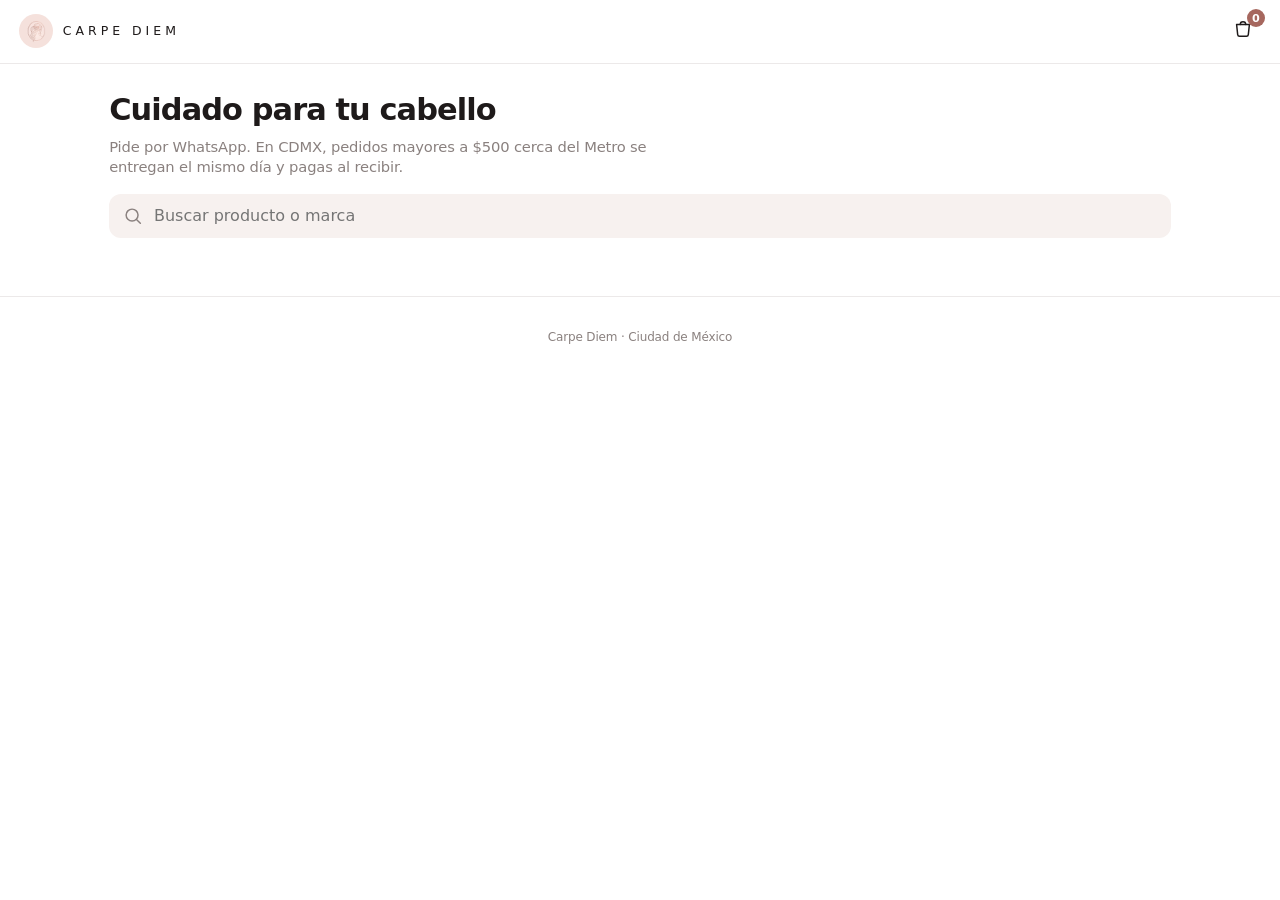
==== tienda.html @ 317faa98 "Lectura IA más rápida (foto 768px/0.7, base64 nativo, thinking mínimo, timeouts 20 s, indicador) y p" ====
<!doctype html>
<html lang="es-MX">
<head>
  <meta charset="utf-8">
  <meta name="viewport" content="width=device-width,initial-scale=1,viewport-fit=cover">
  <title>Carpe Diem · Tienda</title>
  <meta name="description" content="Productos para el cabello. Pide por WhatsApp; entrega el mismo día en CDMX.">
  <meta name="theme-color" content="#ffffff">
  <link rel="icon" href="/icons/icon-192.png">
  <link rel="preconnect" href="https://epmrlnbojacmmtkekqgh.supabase.co" crossorigin>
  <link rel="stylesheet" href="/tienda.css">
</head>
<body>
  <header class="t-barra">
    <a class="t-logo" href="/tienda.html"><img src="/icons/icon-192.png" alt=""><span>CARPE DIEM</span></a>
    <button id="t-abrir-carrito" class="t-carrito-btn" aria-label="Carrito">
      <svg viewBox="0 0 24 24"><path d="M5 7h14l-1.2 11.2a2 2 0 0 1-2 1.8H8.2a2 2 0 0 1-2-1.8L5 7Z"/><path d="M9 7a3 3 0 0 1 6 0"/></svg>
      <b id="t-cuenta" hidden>0</b>
    </button>
  </header>
  <div id="t-aviso" class="t-aviso" hidden></div>
  <section class="t-hero">
    <h1>Cuidado para tu cabello</h1>
    <p>Pide por WhatsApp. En CDMX, pedidos mayores a $500 cerca del Metro se entregan el mismo día y pagas al recibir.</p>
    <label class="t-buscar"><svg viewBox="0 0 24 24"><circle cx="11" cy="11" r="6.5"/><path d="m20 20-4.2-4.2"/></svg>
      <input id="t-q" type="search" placeholder="Buscar producto o marca" autocomplete="off"></label>
  </section>
  <main id="t-lista" class="t-lista" aria-live="polite"></main>
  <p id="t-vacio" class="t-vacio" hidden>Muy pronto verás aquí nuestros productos.</p>

  <aside id="t-carrito" class="t-hoja" hidden>
    <div class="t-hoja-caja">
      <div class="t-hoja-cab"><h2>Tu pedido</h2><button id="t-cerrar" aria-label="Cerrar">Cerrar</button></div>
      <ul id="t-items"></ul>
      <div class="t-total"><span>Total</span><b id="t-total">$0</b></div>
      <p class="t-nota" id="t-nota-envio"></p>
      <button id="t-whatsapp" class="t-principal">Pedir por WhatsApp</button>
    </div>
  </aside>
  <footer class="t-pie">Carpe Diem · Ciudad de México</footer>
  <script type="module" src="/tienda.js"></script>
</body>
</html>
---- tienda.css ----
/* Carpe Diem · Tienda — blanco, sobrio, rosa dorado */
:root{--texto:#1e1a1a;--gris:#8a817f;--sep:rgba(70,45,40,.10);--acento:#a6675e;--suave:#f7f1ef}
*{box-sizing:border-box;-webkit-tap-highlight-color:transparent}
body{margin:0;background:#fff;color:var(--texto);font-family:-apple-system,BlinkMacSystemFont,"SF Pro Text","Helvetica Neue",system-ui,sans-serif;
  -webkit-font-smoothing:antialiased;letter-spacing:-.01em;font-size:16px;line-height:1.35}
svg{width:22px;height:22px;fill:none;stroke:currentColor;stroke-width:1.6;stroke-linecap:round;stroke-linejoin:round}
button{font:inherit;color:inherit;cursor:pointer}
.t-barra{position:sticky;top:0;z-index:5;display:flex;align-items:center;justify-content:space-between;
  padding:calc(.7rem + env(safe-area-inset-top)) 1.2rem .7rem;background:rgba(255,255,255,.86);
  -webkit-backdrop-filter:blur(20px);backdrop-filter:blur(20px);border-bottom:1px solid var(--sep)}
.t-logo{display:flex;align-items:center;gap:.6rem;text-decoration:none;color:var(--texto)}
.t-logo img{width:34px;height:34px;border-radius:50%}
.t-logo span{font-size:.78rem;letter-spacing:.32em;font-weight:500}
.t-carrito-btn{position:relative;background:none;border:0;padding:.4rem;color:var(--texto)}
.t-carrito-btn b{position:absolute;top:-2px;right:-4px;min-width:18px;height:18px;border-radius:9px;background:var(--acento);
  color:#fff;font-size:.7rem;display:grid;place-items:center;padding:0 4px}
.t-aviso{margin:.8rem 1.2rem 0;padding:.55rem .8rem;border-radius:10px;background:var(--suave);color:var(--acento);font-size:.8rem}
.t-hero{padding:1.6rem 1.2rem 1rem;max-width:1100px;margin:0 auto}
.t-hero h1{margin:0 0 .4rem;font-size:1.9rem;font-weight:600;letter-spacing:-.03em}
.t-hero p{margin:0 0 1.1rem;color:var(--gris);font-size:.92rem;max-width:36rem}
.t-buscar{display:flex;align-items:center;gap:.5rem;background:var(--suave);border-radius:12px;padding:.65rem .8rem;color:var(--gris)}
.t-buscar input{flex:1;border:0;background:none;font:inherit;color:var(--texto);outline:none}
.t-lista{display:grid;grid-template-columns:repeat(2,1fr);gap:1.4rem .9rem;padding:.6rem 1.2rem 2rem;max-width:1100px;margin:0 auto}
@media (min-width:720px){.t-lista{grid-template-columns:repeat(4,1fr)}}
.t-foto{aspect-ratio:1;background:#fff;border-radius:14px;overflow:hidden;border:1px solid var(--sep)}
.t-foto img{width:100%;height:100%;object-fit:cover;display:block}
.t-info{padding:.6rem .1rem 0}
.t-marca{display:block;font-size:.68rem;letter-spacing:.18em;text-transform:uppercase;color:var(--acento);min-height:1em}
.t-info h3{margin:.2rem 0 .1rem;font-size:.95rem;font-weight:500;line-height:1.25}
.t-pres{font-size:.8rem;color:var(--gris);min-height:1em;display:block}
.t-fila{display:flex;align-items:center;justify-content:space-between;margin-top:.5rem;gap:.4rem}
.t-fila b{font-weight:600}
.t-agregar{border:1px solid var(--texto);background:#fff;border-radius:999px;padding:.35rem .8rem;font-size:.8rem;white-space:nowrap}
.t-agregar.en{background:var(--texto);color:#fff}
.t-vacio{text-align:center;color:var(--gris);padding:3rem 1rem}
.t-hoja{position:fixed;inset:0;z-index:20;background:rgba(20,10,8,.32);display:flex;align-items:flex-end;justify-content:center}
.t-hoja[hidden]{display:none}
.t-hoja-caja{background:#fff;width:100%;max-width:520px;border-radius:20px 20px 0 0;padding:1.1rem 1.2rem calc(1.2rem + env(safe-area-inset-bottom));max-height:85vh;overflow:auto}
.t-hoja-cab{display:flex;justify-content:space-between;align-items:center}
.t-hoja-cab h2{margin:0;font-size:1.25rem;font-weight:600}
.t-hoja-cab button{background:none;border:0;color:var(--acento)}
#t-items{list-style:none;margin:1rem 0;padding:0}
#t-items li{display:grid;grid-template-columns:1fr auto auto;gap:.7rem;align-items:center;padding:.65rem 0;border-bottom:1px solid var(--sep);font-size:.9rem}
.t-cant{display:flex;align-items:center;gap:.5rem}
.t-cant button{width:28px;height:28px;border-radius:50%;border:1px solid var(--sep);background:#fff}
.t-total{display:flex;justify-content:space-between;font-size:1.05rem;margin:.4rem 0}
.t-nota{color:var(--gris);font-size:.8rem}
.t-principal{width:100%;margin-top:.6rem;border:0;border-radius:14px;padding:.9rem;background:var(--acento);color:#fff;font-weight:600}
.t-principal:disabled{opacity:.4}
.t-pie{text-align:center;color:var(--gris);font-size:.75rem;padding:2rem 1rem 3rem;border-top:1px solid var(--sep)}
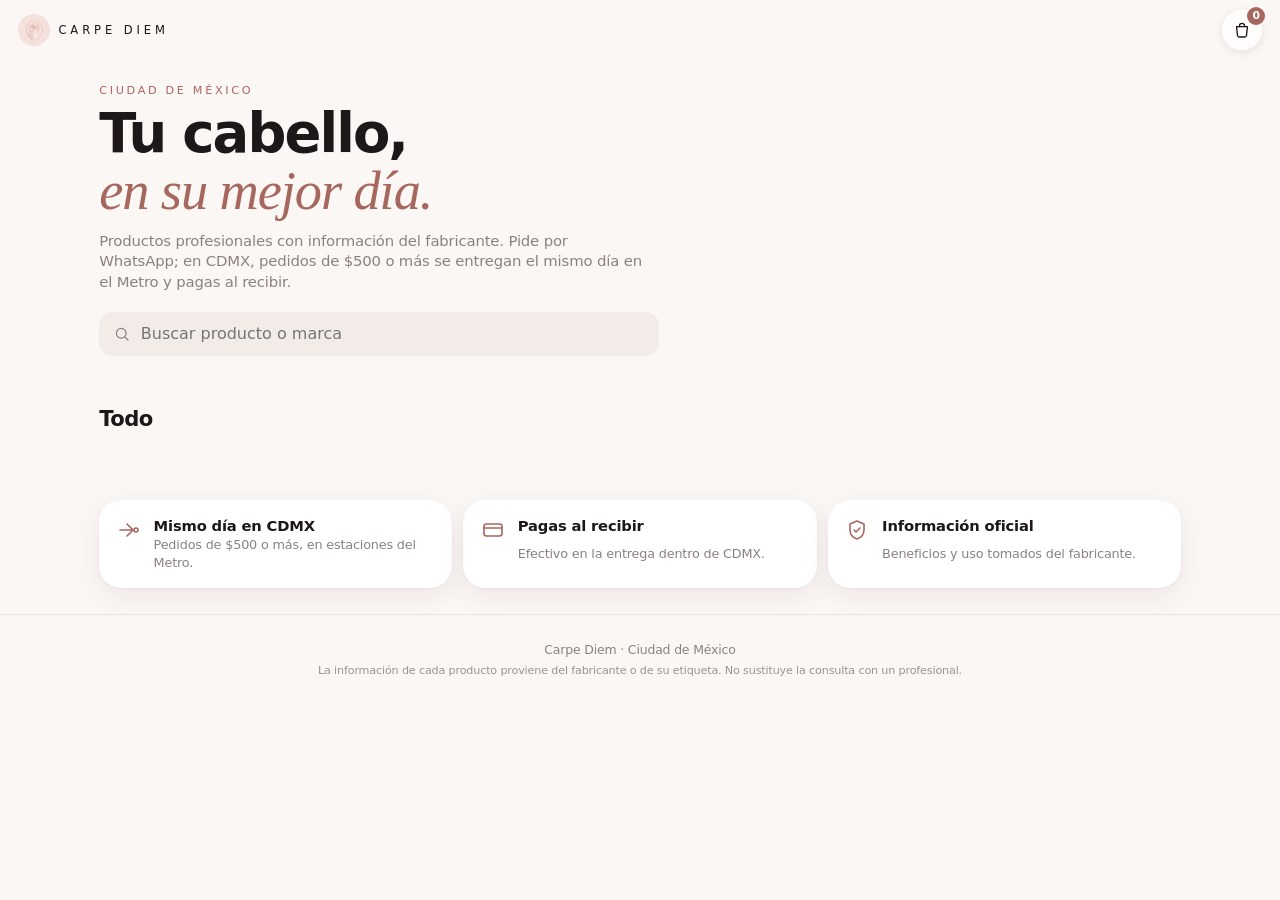
==== commit c05d85c6: "Tienda v2: diseño iOS premium, ficha con beneficios, modo de uso, consejos y precauciones (fuente of" ====
--- a/tienda.html
+++ b/tienda.html
@@ -4,40 +4,98 @@
   <meta charset="utf-8">
   <meta name="viewport" content="width=device-width,initial-scale=1,viewport-fit=cover">
   <title>Carpe Diem · Tienda</title>
-  <meta name="description" content="Productos para el cabello. Pide por WhatsApp; entrega el mismo día en CDMX.">
-  <meta name="theme-color" content="#ffffff">
+  <meta name="description" content="Cuidado profesional para tu cabello. Pide por WhatsApp; entrega el mismo día en CDMX.">
+  <meta name="theme-color" content="#fbf7f5" media="(prefers-color-scheme: light)">
+  <meta name="theme-color" content="#141011" media="(prefers-color-scheme: dark)">
+  <meta name="apple-mobile-web-app-capable" content="yes">
+  <meta name="apple-mobile-web-app-status-bar-style" content="default">
   <link rel="icon" href="/icons/icon-192.png">
+  <link rel="apple-touch-icon" href="/icons/icon-192.png">
   <link rel="preconnect" href="https://epmrlnbojacmmtkekqgh.supabase.co" crossorigin>
-  <link rel="stylesheet" href="/tienda.css">
+  <link rel="stylesheet" href="/tienda.css?v=2">
 </head>
 <body>
-  <header class="t-barra">
-    <a class="t-logo" href="/tienda.html"><img src="/icons/icon-192.png" alt=""><span>CARPE DIEM</span></a>
-    <button id="t-abrir-carrito" class="t-carrito-btn" aria-label="Carrito">
-      <svg viewBox="0 0 24 24"><path d="M5 7h14l-1.2 11.2a2 2 0 0 1-2 1.8H8.2a2 2 0 0 1-2-1.8L5 7Z"/><path d="M9 7a3 3 0 0 1 6 0"/></svg>
-      <b id="t-cuenta" hidden>0</b>
+  <header class="barra" id="barra">
+    <a class="logo" href="/tienda.html" aria-label="Carpe Diem"><img src="/icons/icon-192.png" alt=""><span>CARPE DIEM</span></a>
+    <button id="abrir-carrito" class="vidrio-btn" aria-label="Tu pedido">
+      <svg viewBox="0 0 24 24"><path d="M5.5 8h13l-1.1 10.6a2 2 0 0 1-2 1.8H8.6a2 2 0 0 1-2-1.8L5.5 8Z"/><path d="M9 8V7a3 3 0 0 1 6 0v1"/></svg>
+      <b id="cuenta" hidden>0</b>
     </button>
   </header>
-  <div id="t-aviso" class="t-aviso" hidden></div>
-  <section class="t-hero">
-    <h1>Cuidado para tu cabello</h1>
-    <p>Pide por WhatsApp. En CDMX, pedidos mayores a $500 cerca del Metro se entregan el mismo día y pagas al recibir.</p>
-    <label class="t-buscar"><svg viewBox="0 0 24 24"><circle cx="11" cy="11" r="6.5"/><path d="m20 20-4.2-4.2"/></svg>
-      <input id="t-q" type="search" placeholder="Buscar producto o marca" autocomplete="off"></label>
+
+  <div id="aviso" class="aviso" hidden></div>
+
+  <section class="hero">
+    <p class="sobre">Ciudad de México</p>
+    <h1>Tu cabello,<br><em>en su mejor día.</em></h1>
+    <p class="bajada">Productos profesionales con información del fabricante. Pide por WhatsApp; en CDMX, pedidos de $500 o más se entregan el mismo día en el Metro y pagas al recibir.</p>
+    <label class="buscar"><svg viewBox="0 0 24 24"><circle cx="11" cy="11" r="6.5"/><path d="m20 20-4.2-4.2"/></svg>
+      <input id="q" type="search" placeholder="Buscar producto o marca" autocomplete="off" enterkeyhint="search"></label>
   </section>
-  <main id="t-lista" class="t-lista" aria-live="polite"></main>
-  <p id="t-vacio" class="t-vacio" hidden>Muy pronto verás aquí nuestros productos.</p>
 
-  <aside id="t-carrito" class="t-hoja" hidden>
-    <div class="t-hoja-caja">
-      <div class="t-hoja-cab"><h2>Tu pedido</h2><button id="t-cerrar" aria-label="Cerrar">Cerrar</button></div>
-      <ul id="t-items"></ul>
-      <div class="t-total"><span>Total</span><b id="t-total">$0</b></div>
-      <p class="t-nota" id="t-nota-envio"></p>
-      <button id="t-whatsapp" class="t-principal">Pedir por WhatsApp</button>
+  <nav class="chips" id="chips" aria-label="Categorías"></nav>
+
+  <section class="seccion" id="sec-dest" hidden>
+    <div class="titulo-sec"><h2>Favoritos de la casa</h2></div>
+    <div class="carrusel" id="destacados"></div>
+  </section>
+
+  <section class="seccion">
+    <div class="titulo-sec"><h2 id="titulo-lista">Todo</h2><span id="conteo"></span></div>
+    <main id="lista" class="rejilla" aria-live="polite"></main>
+    <p id="vacio" class="vacio" hidden>Muy pronto verás aquí nuestros productos.</p>
+  </section>
+
+  <section class="beneficios-tienda">
+    <div><svg viewBox="0 0 24 24"><path d="M3 12h11M10 6l6 6-6 6"/><circle cx="19" cy="12" r="2"/></svg><b>Mismo día en CDMX</b><span>Pedidos de $500 o más, en estaciones del Metro.</span></div>
+    <div><svg viewBox="0 0 24 24"><rect x="3" y="6" width="18" height="12" rx="2.5"/><path d="M3 10h18"/></svg><b>Pagas al recibir</b><span>Efectivo en la entrega dentro de CDMX.</span></div>
+    <div><svg viewBox="0 0 24 24"><path d="M12 3l7 3v6c0 4.5-3 7.6-7 9-4-1.4-7-4.5-7-9V6l7-3Z"/><path d="m9 12 2 2 4-4"/></svg><b>Información oficial</b><span>Beneficios y uso tomados del fabricante.</span></div>
+  </section>
+
+  <footer class="pie">Carpe Diem · Ciudad de México<br><small>La información de cada producto proviene del fabricante o de su etiqueta. No sustituye la consulta con un profesional.</small></footer>
+
+  <!-- Ficha de producto -->
+  <div id="ficha" class="hoja ficha" hidden role="dialog" aria-modal="true" aria-labelledby="f-nombre">
+    <div class="hoja-caja">
+      <div class="asa"></div>
+      <button class="cerrar vidrio-btn" data-cerrar aria-label="Cerrar"><svg viewBox="0 0 24 24"><path d="M6 6l12 12M18 6 6 18"/></svg></button>
+      <div class="f-media">
+        <div class="f-foto" id="f-foto"></div>
+        <div class="seg" id="f-vistas" hidden>
+          <button class="on" data-vista="foto">Foto</button><button data-vista="giro">360°</button>
+        </div>
+        <p class="pista" id="f-pista" hidden>Desliza para girar</p>
+      </div>
+      <div class="f-cuerpo">
+        <span class="marca" id="f-marca"></span>
+        <h2 id="f-nombre"></h2>
+        <span class="pres" id="f-pres"></span>
+        <div class="f-precio"><b id="f-precio"></b></div>
+        <div class="seg seg-ancho" id="f-tabs" role="tablist"></div>
+        <div id="f-contenido" class="f-contenido"></div>
+        <p class="fuente" id="f-fuente"></p>
+      </div>
+      <div class="f-accion">
+        <div class="cant"><button id="f-menos" aria-label="Menos">−</button><span id="f-n">1</span><button id="f-mas" aria-label="Más">+</button></div>
+        <button id="f-agregar" class="principal">Agregar al pedido</button>
+      </div>
     </div>
-  </aside>
-  <footer class="t-pie">Carpe Diem · Ciudad de México</footer>
-  <script type="module" src="/tienda.js"></script>
+  </div>
+
+  <!-- Carrito -->
+  <div id="carrito" class="hoja" hidden role="dialog" aria-modal="true" aria-labelledby="c-titulo">
+    <div class="hoja-caja">
+      <div class="asa"></div>
+      <div class="hoja-cab"><h2 id="c-titulo">Tu pedido</h2><button data-cerrar class="texto-btn">Listo</button></div>
+      <ul id="items"></ul>
+      <div class="total"><span>Total</span><b id="total">$0</b></div>
+      <div class="barra-meta"><i id="meta-barra"></i></div>
+      <p class="nota" id="nota-envio"></p>
+      <button id="whatsapp" class="principal">Pedir por WhatsApp</button>
+    </div>
+  </div>
+
+  <div id="toast" class="toast" hidden></div>
+  <script type="module" src="/tienda.js?v=2"></script>
 </body>
 </html>
--- a/tienda.css
+++ b/tienda.css
@@ -1,50 +1,169 @@
-/* Carpe Diem · Tienda — blanco, sobrio, rosa dorado */
-:root{--texto:#1e1a1a;--gris:#8a817f;--sep:rgba(70,45,40,.10);--acento:#a6675e;--suave:#f7f1ef}
+/* Carpe Diem · Tienda v2 — estilo iOS, vidrio, rosa dorado */
+:root{
+  --fondo:#fbf7f5;--tarjeta:#ffffff;--texto:#1d1718;--gris:#8b8180;--sep:rgba(80,50,45,.10);
+  --acento:#a6675e;--acento-2:#c99a8e;--suave:#f3ebe8;--vidrio:rgba(255,255,255,.72);
+  --sombra:0 1px 2px rgba(60,30,25,.05),0 8px 28px rgba(60,30,25,.07);
+  --serif:ui-serif,"New York","Iowan Old Style",Georgia,serif;
+  --sans:-apple-system,BlinkMacSystemFont,"SF Pro Text","SF Pro Display","Helvetica Neue",system-ui,sans-serif;
+  --r:22px;
+}
+@media (prefers-color-scheme:dark){:root{
+  --fondo:#141011;--tarjeta:#1f1a1b;--texto:#f5eeec;--gris:#a19593;--sep:rgba(255,235,230,.10);
+  --acento:#d79d91;--acento-2:#b77b70;--suave:#2a2324;--vidrio:rgba(30,24,25,.70);
+  --sombra:0 1px 2px rgba(0,0,0,.3),0 10px 30px rgba(0,0,0,.35)}}
 *{box-sizing:border-box;-webkit-tap-highlight-color:transparent}
-body{margin:0;background:#fff;color:var(--texto);font-family:-apple-system,BlinkMacSystemFont,"SF Pro Text","Helvetica Neue",system-ui,sans-serif;
-  -webkit-font-smoothing:antialiased;letter-spacing:-.01em;font-size:16px;line-height:1.35}
+html{scroll-behavior:smooth}
+body{margin:0;background:var(--fondo);color:var(--texto);font-family:var(--sans);-webkit-font-smoothing:antialiased;
+  letter-spacing:-.011em;font-size:16px;line-height:1.4;overscroll-behavior-y:none}
+body.bloqueo{overflow:hidden}
 svg{width:22px;height:22px;fill:none;stroke:currentColor;stroke-width:1.6;stroke-linecap:round;stroke-linejoin:round}
-button{font:inherit;color:inherit;cursor:pointer}
-.t-barra{position:sticky;top:0;z-index:5;display:flex;align-items:center;justify-content:space-between;
-  padding:calc(.7rem + env(safe-area-inset-top)) 1.2rem .7rem;background:rgba(255,255,255,.86);
-  -webkit-backdrop-filter:blur(20px);backdrop-filter:blur(20px);border-bottom:1px solid var(--sep)}
-.t-logo{display:flex;align-items:center;gap:.6rem;text-decoration:none;color:var(--texto)}
-.t-logo img{width:34px;height:34px;border-radius:50%}
-.t-logo span{font-size:.78rem;letter-spacing:.32em;font-weight:500}
-.t-carrito-btn{position:relative;background:none;border:0;padding:.4rem;color:var(--texto)}
-.t-carrito-btn b{position:absolute;top:-2px;right:-4px;min-width:18px;height:18px;border-radius:9px;background:var(--acento);
-  color:#fff;font-size:.7rem;display:grid;place-items:center;padding:0 4px}
-.t-aviso{margin:.8rem 1.2rem 0;padding:.55rem .8rem;border-radius:10px;background:var(--suave);color:var(--acento);font-size:.8rem}
-.t-hero{padding:1.6rem 1.2rem 1rem;max-width:1100px;margin:0 auto}
-.t-hero h1{margin:0 0 .4rem;font-size:1.9rem;font-weight:600;letter-spacing:-.03em}
-.t-hero p{margin:0 0 1.1rem;color:var(--gris);font-size:.92rem;max-width:36rem}
-.t-buscar{display:flex;align-items:center;gap:.5rem;background:var(--suave);border-radius:12px;padding:.65rem .8rem;color:var(--gris)}
-.t-buscar input{flex:1;border:0;background:none;font:inherit;color:var(--texto);outline:none}
-.t-lista{display:grid;grid-template-columns:repeat(2,1fr);gap:1.4rem .9rem;padding:.6rem 1.2rem 2rem;max-width:1100px;margin:0 auto}
-@media (min-width:720px){.t-lista{grid-template-columns:repeat(4,1fr)}}
-.t-foto{aspect-ratio:1;background:#fff;border-radius:14px;overflow:hidden;border:1px solid var(--sep)}
-.t-foto img{width:100%;height:100%;object-fit:cover;display:block}
-.t-info{padding:.6rem .1rem 0}
-.t-marca{display:block;font-size:.68rem;letter-spacing:.18em;text-transform:uppercase;color:var(--acento);min-height:1em}
-.t-info h3{margin:.2rem 0 .1rem;font-size:.95rem;font-weight:500;line-height:1.25}
-.t-pres{font-size:.8rem;color:var(--gris);min-height:1em;display:block}
-.t-fila{display:flex;align-items:center;justify-content:space-between;margin-top:.5rem;gap:.4rem}
-.t-fila b{font-weight:600}
-.t-agregar{border:1px solid var(--texto);background:#fff;border-radius:999px;padding:.35rem .8rem;font-size:.8rem;white-space:nowrap}
-.t-agregar.en{background:var(--texto);color:#fff}
-.t-vacio{text-align:center;color:var(--gris);padding:3rem 1rem}
-.t-hoja{position:fixed;inset:0;z-index:20;background:rgba(20,10,8,.32);display:flex;align-items:flex-end;justify-content:center}
-.t-hoja[hidden]{display:none}
-.t-hoja-caja{background:#fff;width:100%;max-width:520px;border-radius:20px 20px 0 0;padding:1.1rem 1.2rem calc(1.2rem + env(safe-area-inset-bottom));max-height:85vh;overflow:auto}
-.t-hoja-cab{display:flex;justify-content:space-between;align-items:center}
-.t-hoja-cab h2{margin:0;font-size:1.25rem;font-weight:600}
-.t-hoja-cab button{background:none;border:0;color:var(--acento)}
-#t-items{list-style:none;margin:1rem 0;padding:0}
-#t-items li{display:grid;grid-template-columns:1fr auto auto;gap:.7rem;align-items:center;padding:.65rem 0;border-bottom:1px solid var(--sep);font-size:.9rem}
-.t-cant{display:flex;align-items:center;gap:.5rem}
-.t-cant button{width:28px;height:28px;border-radius:50%;border:1px solid var(--sep);background:#fff}
-.t-total{display:flex;justify-content:space-between;font-size:1.05rem;margin:.4rem 0}
-.t-nota{color:var(--gris);font-size:.8rem}
-.t-principal{width:100%;margin-top:.6rem;border:0;border-radius:14px;padding:.9rem;background:var(--acento);color:#fff;font-weight:600}
-.t-principal:disabled{opacity:.4}
-.t-pie{text-align:center;color:var(--gris);font-size:.75rem;padding:2rem 1rem 3rem;border-top:1px solid var(--sep)}
+button{font:inherit;color:inherit;cursor:pointer;border:0;background:none}
+img{display:block}
+
+/* Barra */
+.barra{position:sticky;top:0;z-index:10;display:flex;align-items:center;justify-content:space-between;
+  padding:calc(.6rem + env(safe-area-inset-top)) 1.1rem .6rem;transition:background .25s,border-color .25s;border-bottom:.5px solid transparent}
+.barra.vid{background:var(--vidrio);-webkit-backdrop-filter:saturate(180%) blur(22px);backdrop-filter:saturate(180%) blur(22px);border-color:var(--sep)}
+.logo{display:flex;align-items:center;gap:.55rem;text-decoration:none;color:var(--texto)}
+.logo img{width:32px;height:32px;border-radius:50%}
+.logo span{font-size:.72rem;letter-spacing:.34em;font-weight:500}
+.vidrio-btn{position:relative;width:40px;height:40px;border-radius:50%;display:grid;place-items:center;color:var(--texto);
+  background:var(--vidrio);-webkit-backdrop-filter:blur(20px) saturate(180%);backdrop-filter:blur(20px) saturate(180%);
+  box-shadow:inset 0 0 0 .5px rgba(255,255,255,.5),0 2px 10px rgba(60,30,25,.10)}
+.vidrio-btn svg{width:20px;height:20px}
+#cuenta{position:absolute;top:-3px;right:-3px;min-width:18px;height:18px;border-radius:9px;background:var(--acento);color:#fff;
+  font-size:.68rem;display:grid;place-items:center;padding:0 5px;font-weight:600}
+#cuenta.pulso{animation:pulso .45s ease}
+@keyframes pulso{50%{transform:scale(1.3)}}
+.aviso{margin:.4rem 1.1rem 0;padding:.6rem .85rem;border-radius:14px;background:var(--suave);color:var(--acento);font-size:.8rem}
+
+/* Hero */
+.hero{padding:1.4rem 1.2rem .6rem;max-width:1120px;margin:0 auto}
+.sobre{margin:0 0 .5rem;font-size:.7rem;letter-spacing:.24em;text-transform:uppercase;color:var(--acento)}
+.hero h1{margin:0 0 .7rem;font-size:clamp(2.1rem,7vw,3.4rem);line-height:1.04;font-weight:700;letter-spacing:-.035em}
+.hero h1 em{font-family:var(--serif);font-weight:400;font-style:italic;color:var(--acento);letter-spacing:-.02em}
+.bajada{margin:0 0 1.2rem;color:var(--gris);font-size:.93rem;max-width:34rem}
+.buscar{display:flex;align-items:center;gap:.5rem;background:var(--suave);border-radius:14px;padding:.62rem .85rem;color:var(--gris);max-width:560px}
+.buscar svg{width:18px;height:18px}
+.buscar input{flex:1;border:0;background:none;font:inherit;color:var(--texto);outline:none;min-width:0}
+
+/* Chips */
+.chips{display:flex;gap:.5rem;overflow-x:auto;padding:.8rem 1.2rem .4rem;scrollbar-width:none;max-width:1120px;margin:0 auto;scroll-snap-type:x proximity}
+.chips::-webkit-scrollbar{display:none}
+.chips button{flex:none;scroll-snap-align:start;padding:.45rem .95rem;border-radius:999px;font-size:.85rem;background:var(--tarjeta);
+  box-shadow:inset 0 0 0 .5px var(--sep);color:var(--texto);transition:background .2s,color .2s}
+.chips button.on{background:var(--texto);color:var(--fondo)}
+
+/* Secciones */
+.seccion{max-width:1120px;margin:0 auto;padding:.6rem 0 .4rem}
+.titulo-sec{display:flex;align-items:baseline;justify-content:space-between;padding:.6rem 1.2rem .5rem}
+.titulo-sec h2{margin:0;font-size:1.32rem;font-weight:700;letter-spacing:-.025em}
+.titulo-sec span{font-size:.8rem;color:var(--gris)}
+.carrusel{display:flex;gap:.85rem;overflow-x:auto;padding:.2rem 1.2rem 1rem;scroll-snap-type:x mandatory;scrollbar-width:none}
+.carrusel::-webkit-scrollbar{display:none}
+.carrusel .tarjeta{flex:0 0 min(62vw,240px);scroll-snap-align:start}
+.rejilla{display:grid;grid-template-columns:repeat(2,1fr);gap:1rem .8rem;padding:.2rem 1.2rem 1.6rem}
+@media (min-width:720px){.rejilla{grid-template-columns:repeat(3,1fr)}}
+@media (min-width:1000px){.rejilla{grid-template-columns:repeat(4,1fr)}}
+
+/* Tarjeta de producto */
+.tarjeta{background:var(--tarjeta);border-radius:var(--r);box-shadow:var(--sombra);overflow:hidden;display:flex;flex-direction:column;
+  transition:transform .25s cubic-bezier(.2,.8,.2,1);cursor:pointer;animation:entra .5s both cubic-bezier(.2,.8,.2,1)}
+.tarjeta:active{transform:scale(.975)}
+@keyframes entra{from{opacity:0;transform:translateY(10px)}}
+.t-foto{aspect-ratio:1;background:var(--suave);position:relative;overflow:hidden}
+.t-foto img{width:100%;height:100%;object-fit:cover;transition:transform .6s ease}
+@media (hover:hover){.tarjeta:hover .t-foto img{transform:scale(1.04)}}
+.etq{position:absolute;left:.55rem;top:.55rem;font-size:.62rem;letter-spacing:.08em;text-transform:uppercase;padding:.25rem .5rem;border-radius:999px;
+  background:var(--vidrio);-webkit-backdrop-filter:blur(14px);backdrop-filter:blur(14px);color:var(--texto)}
+.t-info{padding:.7rem .8rem .8rem;display:flex;flex-direction:column;gap:.15rem;flex:1}
+.marca{font-size:.64rem;letter-spacing:.16em;text-transform:uppercase;color:var(--acento);min-height:1em}
+.t-info h3{margin:0;font-size:.9rem;font-weight:500;line-height:1.25;display:-webkit-box;-webkit-line-clamp:2;-webkit-box-orient:vertical;overflow:hidden}
+.pres{font-size:.76rem;color:var(--gris);min-height:1em}
+.t-fila{display:flex;align-items:center;justify-content:space-between;margin-top:auto;padding-top:.45rem}
+.t-fila b{font-weight:650;font-size:.98rem;letter-spacing:-.02em}
+.mas{width:32px;height:32px;border-radius:50%;display:grid;place-items:center;background:var(--texto);color:var(--fondo);transition:transform .2s}
+.mas svg{width:16px;height:16px;stroke-width:2}
+.mas.en{background:var(--acento);color:#fff}
+.mas:active{transform:scale(.88)}
+.vacio{text-align:center;color:var(--gris);padding:3rem 1rem}
+
+.beneficios-tienda{max-width:1120px;margin:.4rem auto 0;padding:1rem 1.2rem 1.6rem;display:grid;gap:.7rem;grid-template-columns:1fr}
+@media (min-width:720px){.beneficios-tienda{grid-template-columns:repeat(3,1fr)}}
+.beneficios-tienda div{background:var(--tarjeta);border-radius:var(--r);padding:1rem 1.1rem;box-shadow:var(--sombra);display:grid;grid-template-columns:auto 1fr;column-gap:.8rem}
+.beneficios-tienda svg{grid-row:span 2;color:var(--acento);width:24px;height:24px;margin-top:2px}
+.beneficios-tienda b{font-size:.92rem;font-weight:600}
+.beneficios-tienda span{font-size:.8rem;color:var(--gris)}
+.pie{text-align:center;color:var(--gris);font-size:.78rem;padding:1.6rem 1.4rem calc(2.4rem + env(safe-area-inset-bottom));border-top:.5px solid var(--sep);line-height:1.6}
+.pie small{font-size:.7rem;opacity:.85}
+
+/* Hojas */
+.hoja{position:fixed;inset:0;z-index:30;display:flex;align-items:flex-end;justify-content:center;background:rgba(20,10,8,0);transition:background .3s}
+.hoja.abierta{background:rgba(20,10,8,.34)}
+.hoja[hidden]{display:none}
+.hoja-caja{position:relative;background:var(--fondo);width:100%;max-width:560px;border-radius:28px 28px 0 0;
+  padding:.5rem 1.2rem calc(1.2rem + env(safe-area-inset-bottom));max-height:92vh;overflow:auto;
+  transform:translateY(100%);transition:transform .42s cubic-bezier(.2,.9,.25,1);box-shadow:0 -10px 40px rgba(0,0,0,.15)}
+.hoja.abierta .hoja-caja{transform:none}
+@media (min-width:760px){.hoja{align-items:center}.hoja-caja{border-radius:28px;max-height:88vh}}
+.asa{width:38px;height:5px;border-radius:3px;background:var(--sep);margin:0 auto .7rem}
+.hoja-cab{display:flex;justify-content:space-between;align-items:center;padding:.2rem 0 .3rem}
+.hoja-cab h2{margin:0;font-size:1.4rem;font-weight:700;letter-spacing:-.025em}
+.texto-btn{color:var(--acento);font-weight:600}
+
+/* Ficha */
+.ficha .hoja-caja{padding:0 0 0;max-width:620px}
+.ficha .asa{position:absolute;left:50%;transform:translateX(-50%);top:.5rem;z-index:3;background:rgba(255,255,255,.7)}
+.cerrar{position:absolute;right:.9rem;top:.9rem;z-index:3;width:34px;height:34px}
+.cerrar svg{width:16px;height:16px;stroke-width:2}
+.f-media{position:relative;background:var(--suave)}
+.f-foto{aspect-ratio:1;overflow:hidden;touch-action:pan-y;user-select:none;-webkit-user-select:none}
+.f-foto img{width:100%;height:100%;object-fit:cover;pointer-events:none}
+.f-foto.giro{cursor:grab}
+.f-media .seg{position:absolute;left:50%;bottom:.9rem;transform:translateX(-50%)}
+.pista{position:absolute;left:0;right:0;top:1rem;text-align:center;margin:0;font-size:.75rem;color:var(--gris)}
+.seg{display:inline-flex;padding:2px;border-radius:10px;background:var(--vidrio);-webkit-backdrop-filter:blur(20px);backdrop-filter:blur(20px);box-shadow:inset 0 0 0 .5px var(--sep)}
+.seg button{padding:.38rem .9rem;border-radius:8px;font-size:.8rem;font-weight:500;color:var(--texto);transition:background .2s,box-shadow .2s}
+.seg button.on{background:var(--tarjeta);box-shadow:0 1px 4px rgba(0,0,0,.12)}
+.seg-ancho{display:flex;width:100%;background:var(--suave);margin:1rem 0 .2rem;overflow-x:auto;scrollbar-width:none}
+.seg-ancho::-webkit-scrollbar{display:none}
+.seg-ancho button{flex:1;white-space:nowrap;padding:.42rem .55rem;font-size:.78rem}
+.f-cuerpo{padding:1.1rem 1.25rem .4rem}
+.f-cuerpo h2{margin:.2rem 0 .1rem;font-size:1.45rem;line-height:1.15;font-weight:700;letter-spacing:-.03em}
+.f-precio{margin:.55rem 0 0;font-size:1.3rem;font-weight:650;letter-spacing:-.02em}
+.f-contenido{padding:.6rem .1rem 0;font-size:.93rem;min-height:5rem}
+.f-contenido ul{margin:0;padding:0;list-style:none}
+.f-contenido li{position:relative;padding:.55rem 0 .55rem 1.5rem;border-bottom:.5px solid var(--sep)}
+.f-contenido li:last-child{border:0}
+.f-contenido li::before{content:"";position:absolute;left:.2rem;top:1.05rem;width:6px;height:6px;border-radius:50%;background:var(--acento)}
+.f-contenido.alerta li::before{background:none;border:1.5px solid var(--acento);width:5px;height:5px}
+.f-contenido p{margin:.5rem 0}
+.f-sin{color:var(--gris);font-size:.88rem}
+.fuente{font-size:.72rem;color:var(--gris);margin:.9rem 0 .4rem}
+.fuente a{color:var(--gris)}
+.f-accion{position:sticky;bottom:0;display:flex;gap:.7rem;align-items:center;padding:.8rem 1.25rem calc(.9rem + env(safe-area-inset-bottom));
+  background:var(--vidrio);-webkit-backdrop-filter:blur(22px) saturate(180%);backdrop-filter:blur(22px) saturate(180%);border-top:.5px solid var(--sep)}
+.cant{display:flex;align-items:center;gap:.2rem;background:var(--suave);border-radius:14px;padding:.2rem}
+.cant button{width:36px;height:36px;border-radius:11px;font-size:1.15rem}
+.cant span{min-width:1.6rem;text-align:center;font-weight:600}
+.principal{flex:1;width:100%;border-radius:16px;padding:.95rem 1rem;background:var(--texto);color:var(--fondo);font-weight:600;font-size:.98rem;transition:transform .15s,opacity .2s}
+.principal:active{transform:scale(.98)}
+.principal:disabled{opacity:.35}
+#whatsapp{background:var(--acento);color:#fff;margin-top:.8rem}
+
+/* Carrito */
+#items{list-style:none;margin:.6rem 0;padding:0}
+#items li{display:grid;grid-template-columns:52px 1fr auto;gap:.75rem;align-items:center;padding:.65rem 0;border-bottom:.5px solid var(--sep);font-size:.88rem}
+#items li img,#items li .ph{width:52px;height:52px;border-radius:12px;object-fit:cover;background:var(--suave)}
+#items li .nom{display:flex;flex-direction:column;gap:.35rem}
+#items li .cant{align-self:flex-start;padding:.1rem}
+#items li .cant button{width:28px;height:28px;font-size:1rem}
+#items li.vacio-c{display:block;color:var(--gris);border:0;text-align:center;padding:2rem 0}
+.total{display:flex;justify-content:space-between;font-size:1.1rem;margin:.5rem 0 .4rem;font-weight:600}
+.barra-meta{height:5px;border-radius:3px;background:var(--suave);overflow:hidden}
+.barra-meta i{display:block;height:100%;width:0;background:var(--acento);transition:width .4s}
+.nota{color:var(--gris);font-size:.8rem;margin:.5rem 0 0}
+
+.toast{position:fixed;left:50%;bottom:calc(1.4rem + env(safe-area-inset-bottom));transform:translateX(-50%);z-index:40;padding:.65rem 1.1rem;border-radius:999px;
+  background:var(--texto);color:var(--fondo);font-size:.85rem;box-shadow:0 6px 24px rgba(0,0,0,.2);animation:entra .3s}
+@media (prefers-reduced-motion:reduce){*{animation:none!important;transition:none!important}}
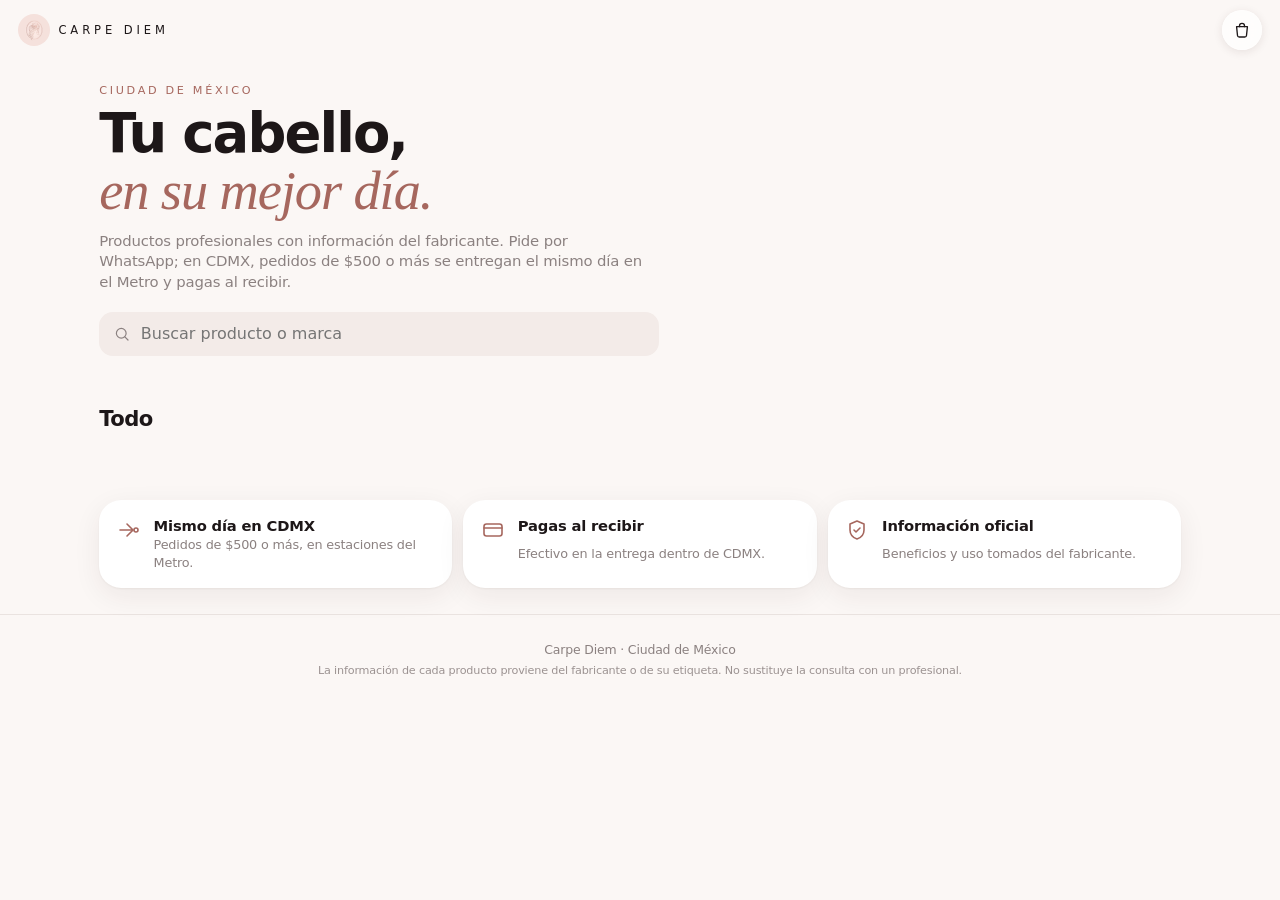
==== commit 52234633: "Tienda: respetar hidden en controles" ====
--- a/tienda.html
+++ b/tienda.html
@@ -12,7 +12,7 @@
   <link rel="icon" href="/icons/icon-192.png">
   <link rel="apple-touch-icon" href="/icons/icon-192.png">
   <link rel="preconnect" href="https://epmrlnbojacmmtkekqgh.supabase.co" crossorigin>
-  <link rel="stylesheet" href="/tienda.css?v=2">
+  <link rel="stylesheet" href="/tienda.css?v=3">
 </head>
 <body>
   <header class="barra" id="barra">
--- a/tienda.css
+++ b/tienda.css
@@ -11,6 +11,7 @@
   --fondo:#141011;--tarjeta:#1f1a1b;--texto:#f5eeec;--gris:#a19593;--sep:rgba(255,235,230,.10);
   --acento:#d79d91;--acento-2:#b77b70;--suave:#2a2324;--vidrio:rgba(30,24,25,.70);
   --sombra:0 1px 2px rgba(0,0,0,.3),0 10px 30px rgba(0,0,0,.35)}}
+[hidden]{display:none!important}
 *{box-sizing:border-box;-webkit-tap-highlight-color:transparent}
 html{scroll-behavior:smooth}
 body{margin:0;background:var(--fondo);color:var(--texto);font-family:var(--sans);-webkit-font-smoothing:antialiased;
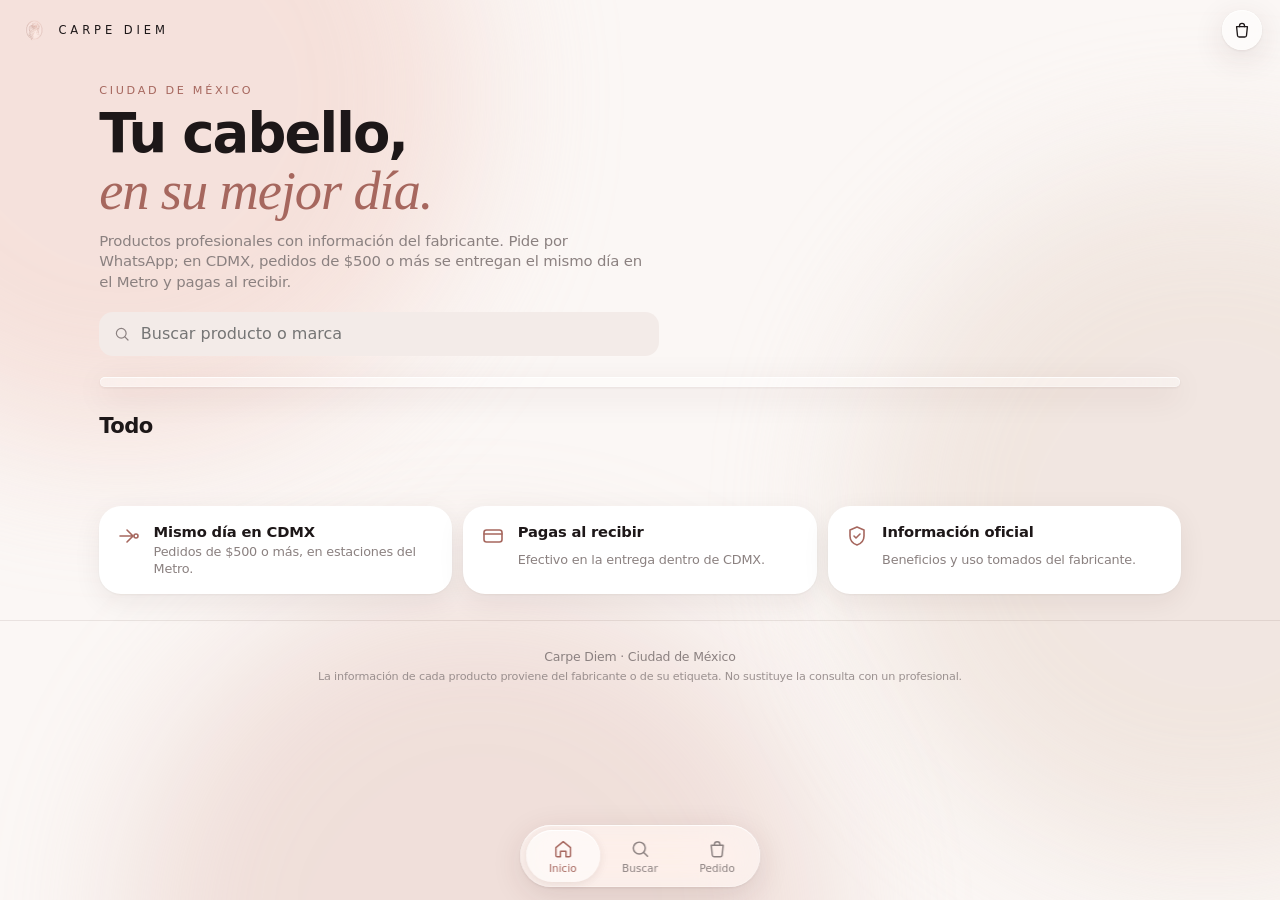
==== commit 04295701: "Tienda: liquid glass (dock flotante, píldora deslizante, tarjetas 3D con reflejo, vuelo al pedido, h" ====
--- a/tienda.html
+++ b/tienda.html
@@ -12,9 +12,10 @@
   <link rel="icon" href="/icons/icon-192.png">
   <link rel="apple-touch-icon" href="/icons/icon-192.png">
   <link rel="preconnect" href="https://epmrlnbojacmmtkekqgh.supabase.co" crossorigin>
-  <link rel="stylesheet" href="/tienda.css?v=3">
+  <link rel="stylesheet" href="/tienda.css?v=4">
 </head>
 <body>
+  <div class="ambiente" aria-hidden="true"><i></i><i></i><i></i></div>
   <header class="barra" id="barra">
     <a class="logo" href="/tienda.html" aria-label="Carpe Diem"><img src="/icons/icon-192.png" alt=""><span>CARPE DIEM</span></a>
     <button id="abrir-carrito" class="vidrio-btn" aria-label="Tu pedido">
@@ -33,7 +34,7 @@
       <input id="q" type="search" placeholder="Buscar producto o marca" autocomplete="off" enterkeyhint="search"></label>
   </section>
 
-  <nav class="chips" id="chips" aria-label="Categorías"></nav>
+  <div class="chips-caja"><nav class="chips" id="chips" aria-label="Categorías"><span class="pildora" id="pildora"></span></nav></div>
 
   <section class="seccion" id="sec-dest" hidden>
     <div class="titulo-sec"><h2>Favoritos de la casa</h2></div>
@@ -95,7 +96,13 @@
     </div>
   </div>
 
+  <nav class="dock" id="dock" aria-label="Navegación">
+    <button class="on" data-dock="inicio" aria-label="Inicio"><svg viewBox="0 0 24 24"><path d="M4 10.5 12 4l8 6.5V19a1.5 1.5 0 0 1-1.5 1.5H15v-6H9v6H5.5A1.5 1.5 0 0 1 4 19v-8.5Z"/></svg><span>Inicio</span></button>
+    <button data-dock="buscar" aria-label="Buscar"><svg viewBox="0 0 24 24"><circle cx="11" cy="11" r="6.5"/><path d="m20 20-4.2-4.2"/></svg><span>Buscar</span></button>
+    <button data-dock="pedido" aria-label="Tu pedido"><svg viewBox="0 0 24 24"><path d="M5.5 8h13l-1.1 10.6a2 2 0 0 1-2 1.8H8.6a2 2 0 0 1-2-1.8L5.5 8Z"/><path d="M9 8V7a3 3 0 0 1 6 0v1"/></svg><span>Pedido</span><b id="cuenta2" hidden>0</b></button>
+    <i class="dock-luz" id="dock-luz"></i>
+  </nav>
   <div id="toast" class="toast" hidden></div>
-  <script type="module" src="/tienda.js?v=2"></script>
+  <script type="module" src="/tienda.js?v=4"></script>
 </body>
 </html>
--- a/tienda.css
+++ b/tienda.css
@@ -69,7 +69,7 @@
 
 /* Tarjeta de producto */
 .tarjeta{background:var(--tarjeta);border-radius:var(--r);box-shadow:var(--sombra);overflow:hidden;display:flex;flex-direction:column;
-  transition:transform .25s cubic-bezier(.2,.8,.2,1);cursor:pointer;animation:entra .5s both cubic-bezier(.2,.8,.2,1)}
+  transition:transform .25s cubic-bezier(.2,.8,.2,1);cursor:pointer;animation:entra .5s backwards cubic-bezier(.2,.8,.2,1)}
 .tarjeta:active{transform:scale(.975)}
 @keyframes entra{from{opacity:0;transform:translateY(10px)}}
 .t-foto{aspect-ratio:1;background:var(--suave);position:relative;overflow:hidden}
@@ -168,3 +168,77 @@
 .toast{position:fixed;left:50%;bottom:calc(1.4rem + env(safe-area-inset-bottom));transform:translateX(-50%);z-index:40;padding:.65rem 1.1rem;border-radius:999px;
   background:var(--texto);color:var(--fondo);font-size:.85rem;box-shadow:0 6px 24px rgba(0,0,0,.2);animation:entra .3s}
 @media (prefers-reduced-motion:reduce){*{animation:none!important;transition:none!important}}
+
+/* ================= Liquid glass v4 ================= */
+:root{--lg-bg:rgba(255,255,255,.42);--lg-borde:rgba(255,255,255,.75);--lg-sombra:0 8px 32px rgba(70,35,30,.12),0 1px 3px rgba(70,35,30,.08)}
+@media (prefers-color-scheme:dark){:root{--lg-bg:rgba(40,32,33,.45);--lg-borde:rgba(255,255,255,.16);--lg-sombra:0 10px 34px rgba(0,0,0,.45)}}
+.lg,.vidrio-btn,.dock,.chips-caja,.seg,.f-accion,.barra.vid,.toast{
+  background:var(--lg-bg);-webkit-backdrop-filter:blur(26px) saturate(190%) brightness(1.04);backdrop-filter:blur(26px) saturate(190%) brightness(1.04);
+  box-shadow:inset 0 1px 0 var(--lg-borde),inset 0 -.5px 0 rgba(255,255,255,.25),inset 0 0 0 .5px rgba(255,255,255,.35),var(--lg-sombra)}
+.toast{color:var(--texto)}
+
+/* Fondo ambiental: luces suaves que se mueven detrás del vidrio */
+.ambiente{position:fixed;inset:0;z-index:-1;overflow:hidden;pointer-events:none}
+.ambiente i{position:absolute;width:55vmax;height:55vmax;border-radius:50%;filter:blur(70px);opacity:.55;animation:flota 22s ease-in-out infinite alternate}
+.ambiente i:nth-child(1){background:#f1cfc6;left:-18vmax;top:-20vmax}
+.ambiente i:nth-child(2){background:#e9d9cf;right:-22vmax;top:18vh;animation-duration:28s;animation-delay:-6s}
+.ambiente i:nth-child(3){background:#dcb3a8;left:10vw;bottom:-30vmax;opacity:.35;animation-duration:34s}
+@media (prefers-color-scheme:dark){.ambiente i{opacity:.16}}
+@keyframes flota{to{transform:translate(8vmax,6vmax) scale(1.12)}}
+body{background:var(--fondo)}
+
+/* Barra superior: se vuelve vidrio y compacta al bajar */
+.barra{transition:padding .3s,background .3s}
+.barra.vid{padding-top:calc(.4rem + env(safe-area-inset-top));padding-bottom:.4rem}
+.barra .logo span{transition:opacity .3s}
+
+/* Chips con píldora de vidrio que se desliza */
+.chips-caja{position:sticky;top:calc(52px + env(safe-area-inset-top));z-index:8;margin:.7rem 1rem .3rem;border-radius:999px;max-width:1080px}
+@media (min-width:1120px){.chips-caja{margin:.7rem auto .3rem}}
+.chips{position:relative;padding:.3rem;gap:.15rem}
+.chips button{position:relative;z-index:1;background:none;box-shadow:none;transition:color .3s}
+.chips button.on{background:none;color:var(--fondo)}
+.pildora{position:absolute;left:0;z-index:0;top:.3rem;height:calc(100% - .6rem);border-radius:999px;background:var(--texto);
+  transition:transform .45s cubic-bezier(.3,1.35,.5,1),width .45s cubic-bezier(.3,1.35,.5,1);box-shadow:0 4px 14px rgba(40,20,15,.25)}
+
+/* Tarjetas: inclinación 3D y reflejo que sigue el dedo */
+.rejilla,.carrusel{perspective:900px}
+.tarjeta{--rx:0deg;--ry:0deg;--mx:50%;--my:30%;transform:rotateX(var(--rx)) rotateY(var(--ry));transform-style:preserve-3d;
+  background:color-mix(in srgb,var(--tarjeta) 78%,transparent);-webkit-backdrop-filter:blur(18px) saturate(160%);backdrop-filter:blur(18px) saturate(160%);
+  box-shadow:inset 0 1px 0 var(--lg-borde),inset 0 0 0 .5px rgba(255,255,255,.4),var(--sombra);transition:transform .5s cubic-bezier(.2,.8,.2,1),box-shadow .3s}
+.tarjeta.inclina{transition:transform .08s linear}
+.tarjeta::after{content:"";position:absolute;inset:0;border-radius:inherit;pointer-events:none;opacity:0;transition:opacity .3s;
+  background:radial-gradient(circle at var(--mx) var(--my),rgba(255,255,255,.55),rgba(255,255,255,0) 45%);mix-blend-mode:soft-light}
+.tarjeta{position:relative}
+.tarjeta.inclina::after{opacity:1}
+.tarjeta:active{transform:rotateX(var(--rx)) rotateY(var(--ry)) scale(.97)}
+.mas{box-shadow:inset 0 1px 0 rgba(255,255,255,.35),0 3px 10px rgba(30,15,12,.25)}
+
+/* Dock flotante tipo iOS */
+.dock{position:fixed;z-index:25;left:50%;bottom:calc(.8rem + env(safe-area-inset-bottom));transform:translateX(-50%);display:flex;gap:.2rem;padding:.35rem;border-radius:999px;
+  transition:transform .45s cubic-bezier(.3,1.3,.5,1),padding .35s}
+.dock button{position:relative;z-index:1;display:flex;flex-direction:column;align-items:center;gap:.1rem;min-width:74px;padding:.45rem .9rem .35rem;border-radius:999px;color:var(--gris);font-size:.66rem;font-weight:500;transition:color .3s,min-width .35s,padding .35s}
+.dock button svg{width:22px;height:22px;transition:transform .3s}
+.dock button.on{color:var(--acento)}
+.dock button:active svg{transform:scale(.85)}
+.dock b{position:absolute;top:2px;right:16px;min-width:17px;height:17px;border-radius:9px;background:var(--acento);color:#fff;font-size:.62rem;display:grid;place-items:center;padding:0 4px}
+.dock-luz{position:absolute;left:0;z-index:0;top:.35rem;height:calc(100% - .7rem);border-radius:999px;background:rgba(255,255,255,.55);
+  box-shadow:inset 0 1px 0 #fff,0 2px 8px rgba(70,35,30,.10);transition:transform .45s cubic-bezier(.3,1.35,.5,1),width .45s}
+@media (prefers-color-scheme:dark){.dock-luz{background:rgba(255,255,255,.12);box-shadow:inset 0 1px 0 rgba(255,255,255,.2)}}
+.dock.mini{transform:translateX(-50%) scale(.9)}
+.dock.mini button span{display:none}
+.dock.mini button{min-width:56px;padding:.55rem .7rem}
+body{padding-bottom:5.5rem}
+.toast{bottom:calc(5.6rem + env(safe-area-inset-bottom))}
+
+/* Producto que vuela al carrito */
+.vuela{position:fixed;z-index:60;border-radius:18px;object-fit:cover;pointer-events:none;box-shadow:0 10px 30px rgba(0,0,0,.25);
+  transition:transform .75s cubic-bezier(.5,-.25,.6,1),opacity .75s,border-radius .75s}
+
+/* Hojas de vidrio que se arrastran */
+.hoja-caja{background:color-mix(in srgb,var(--fondo) 82%,transparent);-webkit-backdrop-filter:blur(40px) saturate(180%);backdrop-filter:blur(40px) saturate(180%);
+  box-shadow:inset 0 1px 0 var(--lg-borde),0 -12px 50px rgba(0,0,0,.18);touch-action:pan-y}
+.hoja-caja.arrastra{transition:none}
+.asa{cursor:grab}
+.f-media{border-radius:28px 28px 0 0;overflow:hidden}
+.f-foto img{transition:transform .2s ease-out}
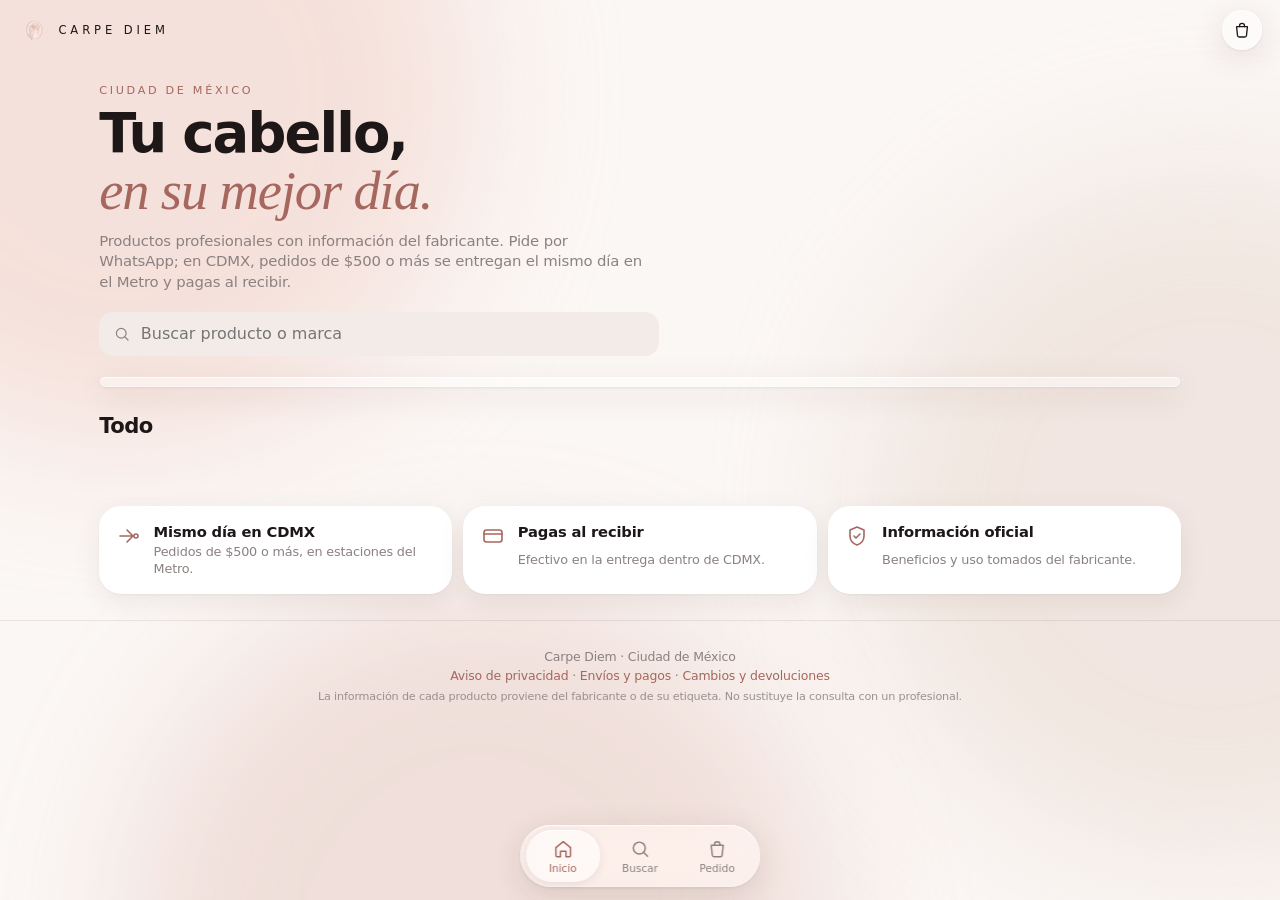
==== commit 7545eef1: "Tienda: aviso de privacidad, envíos y devoluciones" ====
--- a/tienda.html
+++ b/tienda.html
@@ -12,7 +12,7 @@
   <link rel="icon" href="/icons/icon-192.png">
   <link rel="apple-touch-icon" href="/icons/icon-192.png">
   <link rel="preconnect" href="https://epmrlnbojacmmtkekqgh.supabase.co" crossorigin>
-  <link rel="stylesheet" href="/tienda.css?v=4">
+  <link rel="stylesheet" href="/tienda.css?v=5">
 </head>
 <body>
   <div class="ambiente" aria-hidden="true"><i></i><i></i><i></i></div>
@@ -53,7 +53,7 @@
     <div><svg viewBox="0 0 24 24"><path d="M12 3l7 3v6c0 4.5-3 7.6-7 9-4-1.4-7-4.5-7-9V6l7-3Z"/><path d="m9 12 2 2 4-4"/></svg><b>Información oficial</b><span>Beneficios y uso tomados del fabricante.</span></div>
   </section>
 
-  <footer class="pie">Carpe Diem · Ciudad de México<br><small>La información de cada producto proviene del fabricante o de su etiqueta. No sustituye la consulta con un profesional.</small></footer>
+  <footer class="pie">Carpe Diem · Ciudad de México<br><a href="/tienda-legal.html#privacidad">Aviso de privacidad</a> · <a href="/tienda-legal.html#envios">Envíos y pagos</a> · <a href="/tienda-legal.html#devoluciones">Cambios y devoluciones</a><br><small>La información de cada producto proviene del fabricante o de su etiqueta. No sustituye la consulta con un profesional.</small></footer>
 
   <!-- Ficha de producto -->
   <div id="ficha" class="hoja ficha" hidden role="dialog" aria-modal="true" aria-labelledby="f-nombre">
--- a/tienda.css
+++ b/tienda.css
@@ -242,3 +242,4 @@
 .asa{cursor:grab}
 .f-media{border-radius:28px 28px 0 0;overflow:hidden}
 .f-foto img{transition:transform .2s ease-out}
+.pie a{color:var(--acento);text-decoration:none;font-weight:500}
